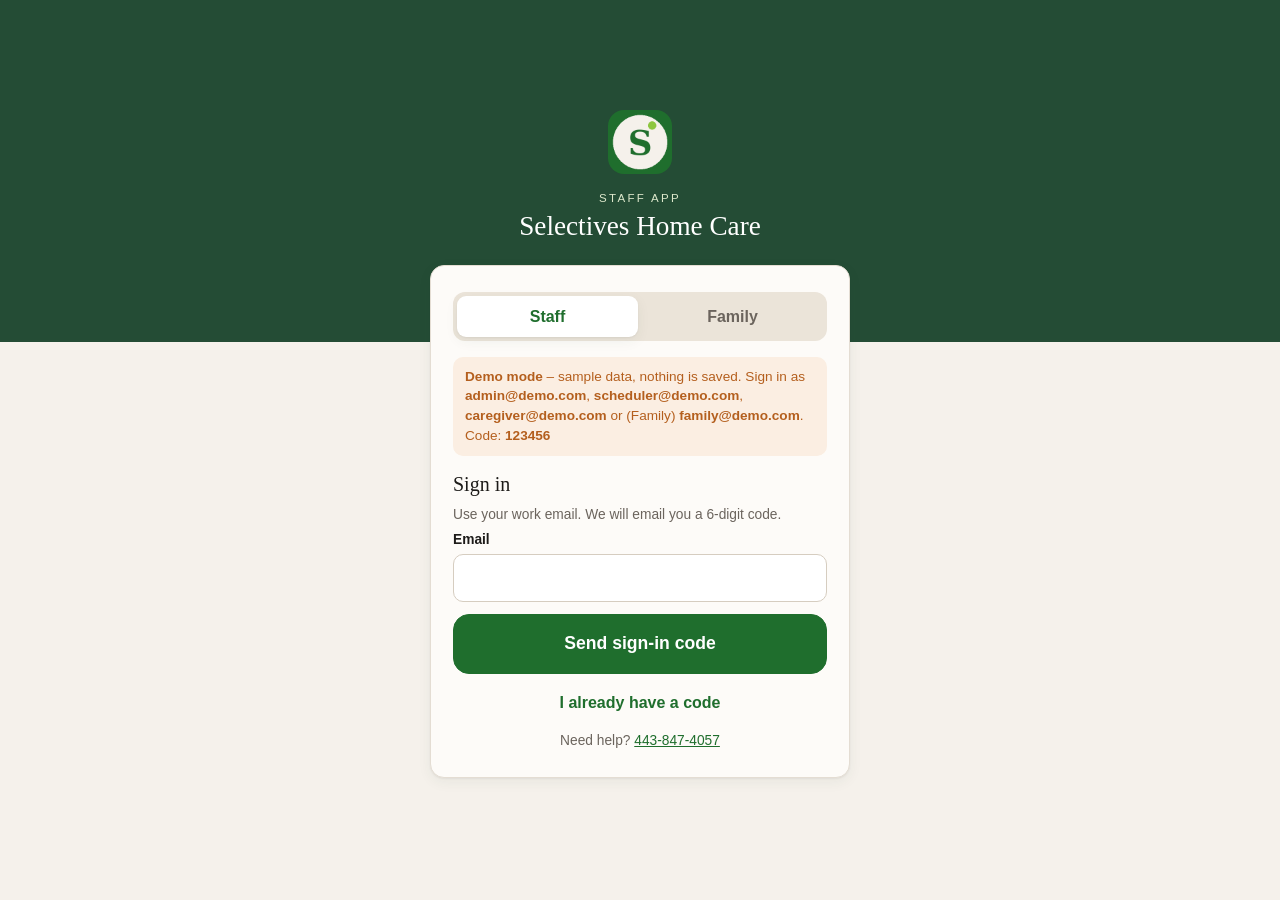
==== selectives-staff-app/index.html @ 820890be "Add files via upload" ====
<!doctype html>
<html lang="en">
<head>
  <meta charset="utf-8">
  <meta name="viewport" content="width=device-width, initial-scale=1, viewport-fit=cover">
  <title>Selectives Staff</title>
  <meta name="description" content="Selectives Home Care staff and family app">
  <meta name="robots" content="noindex, nofollow">
  <meta name="theme-color" content="#1f6e2d">
  <meta name="apple-mobile-web-app-capable" content="yes">
  <meta name="mobile-web-app-capable" content="yes">
  <meta name="apple-mobile-web-app-status-bar-style" content="default">
  <meta name="apple-mobile-web-app-title" content="Selectives">
  <link rel="manifest" href="manifest.json">
  <link rel="icon" href="icons/icon-192.png">
  <link rel="apple-touch-icon" href="icons/apple-touch-icon.png">
  <link rel="stylesheet" href="app.css">
</head>
<body>
  <div id="app">
    <div class="boot"><img src="icons/icon-192.png" alt="" width="72" height="72"><p>Loading…</p></div>
  </div>
  <div id="toast" role="status" aria-live="polite"></div>
  <dialog id="modal"></dialog>
  <script src="config.js"></script>
  <script src="demo.js"></script>
  <script src="app.js"></script>
  <script src="admin.js"></script>
  <script>
    if ('serviceWorker' in navigator) {
      window.addEventListener('load', () => navigator.serviceWorker.register('sw.js').catch(() => {}));
    }
  </script>
</body>
</html>
---- selectives-staff-app/app.css ----
:root {
  --green: #1f6e2d; --green-dark: #244c35; --green-soft: #eaf4ea; --lime: #8dc63f;
  --cream: #f5f1eb; --paper: #fdfbf8; --line: #e4ddd3; --ink: #1d1b19; --muted: #6b645d;
  --amber: #b45f1e; --amber-soft: #fbeee2; --red: #b3261e; --red-soft: #fbe9e7; --blue: #2b5c8a; --blue-soft: #e6eef6;
  --radius: 14px; --shadow: 0 1px 2px rgba(0,0,0,.05), 0 4px 14px rgba(36,76,53,.06);
  --safe-b: env(safe-area-inset-bottom, 0px); --safe-t: env(safe-area-inset-top, 0px);
  font-family: -apple-system, BlinkMacSystemFont, "Segoe UI", Roboto, Arial, sans-serif;
}
* { box-sizing: border-box; }
html, body { margin: 0; background: var(--cream); color: var(--ink); -webkit-text-size-adjust: 100%; }
body { min-height: 100vh; font-size: 16px; line-height: 1.45; }
button, input, select, textarea { font: inherit; color: inherit; }
a { color: var(--green); }
svg { width: 1.2em; height: 1.2em; vertical-align: -.22em; flex: none; }
.date-tile svg { width: 26px; height: 26px; display: block; margin: 6px auto; }
h1, h2, h3 { font-family: Georgia, "Times New Roman", serif; font-weight: normal; margin: 0; }
h1 { font-size: 1.6rem; } h2 { font-size: 1.25rem; } h3 { font-size: 1.05rem; font-family: inherit; font-weight: 600; }
.boot { min-height: 100vh; display: grid; place-content: center; text-align: center; color: var(--muted); gap: 8px; }
.boot img { border-radius: 18px; margin: 0 auto; }

/* ---- shell ---- */
.topbar { position: sticky; top: 0; z-index: 20; background: var(--green-dark); color: #fff;
  padding: calc(10px + var(--safe-t)) 16px 10px; display: flex; align-items: center; gap: 10px; }
.topbar .title { flex: 1; min-width: 0; }
.topbar .title small { display: block; font-size: .72rem; letter-spacing: .14em; text-transform: uppercase; color: #dce7cb; }
.topbar .title strong { display: block; font-family: Georgia, serif; font-weight: normal; font-size: 1.15rem; white-space: nowrap; overflow: hidden; text-overflow: ellipsis; }
.icon-btn { position: relative; background: rgba(255,255,255,.12); border: 0; color: #fff; width: 40px; height: 40px; border-radius: 12px; display: grid; place-items: center; cursor: pointer; }
.icon-btn svg { width: 22px; height: 22px; }
.dot { position: absolute; top: 4px; right: 4px; min-width: 18px; height: 18px; padding: 0 5px; border-radius: 9px; background: var(--amber); color: #fff; font-size: .7rem; line-height: 18px; font-weight: 700; }
main { max-width: 820px; margin: 0 auto; padding: 16px 14px calc(96px + var(--safe-b)); }
main.wide { max-width: 1100px; }
.tabbar { position: fixed; bottom: 0; left: 0; right: 0; z-index: 20; background: var(--paper); border-top: 1px solid var(--line);
  display: flex; justify-content: space-around; padding: 6px 4px calc(6px + var(--safe-b)); }
.tabbar a { flex: 1; max-width: 120px; display: flex; flex-direction: column; align-items: center; gap: 2px; text-decoration: none; color: var(--muted); font-size: .72rem; padding: 4px 0; border-radius: 10px; }
.tabbar a svg { width: 24px; height: 24px; }
.tabbar a.on { color: var(--green); font-weight: 600; }
.tabbar a.on svg { stroke-width: 2.3; }
@media (min-width: 900px) {
  .tabbar { top: 0; bottom: 0; right: auto; width: 92px; flex-direction: column; justify-content: flex-start; padding-top: 84px; border-top: 0; border-right: 1px solid var(--line); }
  .tabbar a { flex: 0; padding: 10px 0; }
  .topbar, main { margin-left: 92px; }
  main { padding-bottom: 40px; }
  .topbar { padding-left: 24px; }
}

/* ---- blocks ---- */
.page-head { display: flex; align-items: flex-end; justify-content: space-between; gap: 12px; margin: 4px 2px 14px; flex-wrap: wrap; }
.page-head p { margin: 4px 0 0; color: var(--muted); font-size: .92rem; }
.card { background: var(--paper); border: 1px solid var(--line); border-radius: var(--radius); box-shadow: var(--shadow); padding: 16px; margin-bottom: 12px; }
.card.hero { background: var(--green-dark); color: #fff; border: 0; }
.card.hero .muted { color: #dce7cb; }
.card.tap { cursor: pointer; transition: transform .08s; }
.card.tap:active { transform: scale(.99); }
.card h3 + p, .card h2 + p { margin-top: 4px; }
.card p { margin: 6px 0; }
.row { display: flex; align-items: center; gap: 10px; flex-wrap: wrap; }
.row.between { justify-content: space-between; }
.stack > * + * { margin-top: 10px; }
.muted { color: var(--muted); }
.small { font-size: .86rem; }
.mono { font-family: ui-monospace, Menlo, monospace; font-size: .85rem; }
.grid { display: grid; gap: 10px; grid-template-columns: repeat(auto-fill, minmax(150px, 1fr)); }
.stat { background: var(--paper); border: 1px solid var(--line); border-radius: var(--radius); padding: 14px; text-decoration: none; color: inherit; display: block; }
.stat b { display: block; font-family: Georgia, serif; font-weight: normal; font-size: 2rem; color: var(--green-dark); line-height: 1.1; }
.stat span { font-size: .84rem; color: var(--muted); }
.stat.alert b { color: var(--amber); }
.section-title { margin: 22px 2px 10px; font-size: .78rem; letter-spacing: .14em; text-transform: uppercase; color: var(--muted); font-weight: 600; }
.empty { text-align: center; padding: 28px 16px; color: var(--muted); }
.kv { display: grid; grid-template-columns: max-content 1fr; gap: 6px 14px; font-size: .94rem; }
.kv dt { color: var(--muted); } .kv dd { margin: 0; word-break: break-word; }
.big-time { font-family: Georgia, serif; font-size: 2.2rem; line-height: 1.1; }
.menu-list a { display: flex; align-items: center; gap: 12px; padding: 14px 16px; text-decoration: none; color: var(--ink); border-bottom: 1px solid var(--line); }
.menu-list a:last-child { border-bottom: 0; }
.menu-list a svg { width: 22px; height: 22px; color: var(--green); flex: none; }
.menu-list a span { flex: 1; }
.menu-list a em { font-style: normal; background: var(--amber); color: #fff; border-radius: 10px; padding: 0 8px; font-size: .75rem; font-weight: 700; }
.menu-list.card { padding: 0; overflow: hidden; }

/* ---- badges ---- */
.badge { display: inline-block; font-size: .72rem; font-weight: 700; letter-spacing: .04em; padding: 3px 8px; border-radius: 999px; background: var(--line); color: var(--ink); white-space: nowrap; }
.b-green { background: var(--green-soft); color: var(--green); }
.b-amber { background: var(--amber-soft); color: var(--amber); }
.b-red { background: var(--red-soft); color: var(--red); }
.b-blue { background: var(--blue-soft); color: var(--blue); }

/* ---- buttons ---- */
.btn { display: inline-flex; align-items: center; justify-content: center; gap: 8px; border: 1px solid var(--line); background: var(--paper); color: var(--ink);
  padding: 10px 16px; border-radius: 12px; font-weight: 600; cursor: pointer; text-decoration: none; min-height: 44px; }
.btn.primary { background: var(--green); border-color: var(--green); color: #fff; }
.btn.accent { background: var(--amber); border-color: var(--amber); color: #fff; }
.btn.danger { color: var(--red); border-color: #efc7c3; }
.btn.ghost { background: transparent; border-color: transparent; color: var(--green); }
.btn.block { width: 100%; }
.btn.xl { min-height: 60px; font-size: 1.1rem; border-radius: 16px; }
.btn.sm { min-height: 34px; padding: 6px 12px; font-size: .86rem; border-radius: 10px; }
.btn[disabled] { opacity: .55; cursor: not-allowed; }
.btn .spin { width: 18px; height: 18px; border: 2px solid currentColor; border-right-color: transparent; border-radius: 50%; animation: spin .7s linear infinite; }
@keyframes spin { to { transform: rotate(360deg); } }
.actions { display: flex; flex-wrap: wrap; gap: 8px; margin-top: 12px; }

/* ---- forms ---- */
label.f { display: block; margin-bottom: 12px; }
label.f > span { display: block; font-size: .86rem; font-weight: 600; margin-bottom: 4px; }
label.f > small { display: block; color: var(--muted); font-size: .8rem; margin-top: 3px; }
input[type=text], input[type=email], input[type=number], input[type=date], input[type=time], input[type=datetime-local], input[type=search], select, textarea {
  width: 100%; padding: 11px 12px; border: 1px solid #d6cdc0; border-radius: 10px; background: #fff; min-height: 44px; }
textarea { min-height: 90px; resize: vertical; }
input:focus, select:focus, textarea:focus { outline: 2px solid var(--lime); border-color: var(--green); }
.check { display: flex; align-items: center; gap: 10px; padding: 8px 0; }
.check input { width: 22px; height: 22px; accent-color: var(--green); }
.chips { display: flex; flex-wrap: wrap; gap: 8px; }
.chips label { display: inline-flex; align-items: center; gap: 6px; border: 1px solid var(--line); background: #fff; border-radius: 999px; padding: 8px 12px; cursor: pointer; font-size: .9rem; }
.chips input { accent-color: var(--green); }
.filters { display: grid; gap: 8px; grid-template-columns: repeat(auto-fit, minmax(140px, 1fr)); margin-bottom: 12px; }
.filters label.f { margin: 0; }
.code-input { font-size: 1.8rem !important; letter-spacing: .5em; text-align: center; font-family: ui-monospace, Menlo, monospace; }
.seg { display: flex; background: #ebe4d9; border-radius: 12px; padding: 4px; gap: 4px; margin-bottom: 16px; }
.seg button { flex: 1; border: 0; background: transparent; padding: 9px; border-radius: 9px; font-weight: 600; color: var(--muted); cursor: pointer; }
.seg button.on { background: #fff; color: var(--green); box-shadow: var(--shadow); }

/* ---- login ---- */
.login { min-height: 100vh; display: grid; place-items: center; padding: 20px; background: linear-gradient(180deg, var(--green-dark) 0 38%, var(--cream) 38%); }
.login .card { width: 100%; max-width: 420px; padding: 26px 22px; }
.login .brand { text-align: center; color: #fff; margin-bottom: 18px; }
.login .brand img { width: 64px; height: 64px; border-radius: 16px; }
.login .brand small { display: block; letter-spacing: .2em; text-transform: uppercase; font-size: .72rem; color: #dce7cb; margin-top: 10px; }
.login .brand h1 { color: #fff; font-size: 1.7rem; }
.demo-note { background: var(--amber-soft); color: var(--amber); border-radius: 10px; padding: 10px 12px; font-size: .85rem; margin-bottom: 14px; }

/* ---- list rows ---- */
.list { background: var(--paper); border: 1px solid var(--line); border-radius: var(--radius); overflow: hidden; box-shadow: var(--shadow); margin-bottom: 12px; }
.list .item { padding: 13px 16px; border-bottom: 1px solid var(--line); display: flex; gap: 12px; align-items: center; }
.list .item:last-child { border-bottom: 0; }
.list .item.tap { cursor: pointer; }
.list .item.tap:hover { background: #faf6f0; }
.list .item .body { flex: 1; min-width: 0; }
.list .item .body b { display: block; font-weight: 600; }
.list .item .body span { display: block; color: var(--muted); font-size: .88rem; overflow: hidden; text-overflow: ellipsis; }
.list .item.unread { background: #f3f8ef; }
.date-tile { flex: none; width: 52px; text-align: center; border-radius: 12px; background: var(--green-soft); color: var(--green-dark); padding: 6px 0; }
.date-tile small { display: block; font-size: .66rem; letter-spacing: .1em; text-transform: uppercase; }
.date-tile b { display: block; font-family: Georgia, serif; font-weight: normal; font-size: 1.35rem; line-height: 1.1; }

/* ---- table (management, wide screens) ---- */
.table-wrap { overflow-x: auto; background: var(--paper); border: 1px solid var(--line); border-radius: var(--radius); margin-bottom: 12px; }
table { border-collapse: collapse; width: 100%; font-size: .9rem; }
th, td { text-align: left; padding: 10px 12px; border-bottom: 1px solid var(--line); vertical-align: top; }
th { font-size: .74rem; letter-spacing: .08em; text-transform: uppercase; color: var(--muted); background: #faf6f0; white-space: nowrap; }
tr:last-child td { border-bottom: 0; }

/* ---- modal / toast ---- */
dialog#modal { border: 0; padding: 0; border-radius: 18px; width: min(560px, calc(100vw - 20px)); max-height: calc(100vh - 40px); background: var(--paper); color: var(--ink); box-shadow: 0 20px 60px rgba(0,0,0,.25); }
dialog#modal::backdrop { background: rgba(29,27,25,.45); }
.modal-head { padding: 16px 18px 6px; display: flex; justify-content: space-between; align-items: center; gap: 10px; }
.modal-body { padding: 8px 18px 4px; overflow-y: auto; max-height: calc(100vh - 190px); }
.modal-foot { padding: 12px 18px 18px; display: flex; gap: 8px; justify-content: flex-end; flex-wrap: wrap; }
.modal-head .x { background: none; border: 0; font-size: 1.6rem; line-height: 1; cursor: pointer; color: var(--muted); }
.form-error { background: var(--red-soft); color: var(--red); padding: 10px 12px; border-radius: 10px; margin-bottom: 12px; font-size: .9rem; }
.notice { padding: 12px 14px; border-radius: 12px; margin: 10px 0; font-size: .93rem; }
.notice.ok { background: var(--green-soft); color: var(--green-dark); }
.notice.warn { background: var(--amber-soft); color: #7a3f12; }
.notice.bad { background: var(--red-soft); color: var(--red); }
#toast { position: fixed; left: 50%; bottom: calc(86px + var(--safe-b)); transform: translateX(-50%) translateY(20px); opacity: 0; pointer-events: none; z-index: 60;
  background: var(--ink); color: #fff; padding: 11px 18px; border-radius: 12px; font-size: .92rem; transition: .25s; max-width: calc(100vw - 30px); }
#toast.show { opacity: 1; transform: translateX(-50%) translateY(0); }
#toast.err { background: var(--red); }
.loading { padding: 40px 0; text-align: center; color: var(--muted); }
.loading::before { content: ""; display: block; width: 28px; height: 28px; margin: 0 auto 10px; border: 3px solid var(--line); border-top-color: var(--green); border-radius: 50%; animation: spin .8s linear infinite; }
.install-hint { background: var(--blue-soft); color: var(--blue); border-radius: 12px; padding: 12px 14px; font-size: .9rem; margin-bottom: 12px; display: flex; gap: 10px; align-items: center; }
.install-hint .btn { margin-left: auto; }
.map-preview { width: 100%; border-radius: 12px; border: 1px solid var(--line); }
pre.json { white-space: pre-wrap; word-break: break-word; background: #faf6f0; border-radius: 10px; padding: 10px; font-size: .8rem; max-height: 240px; overflow: auto; }
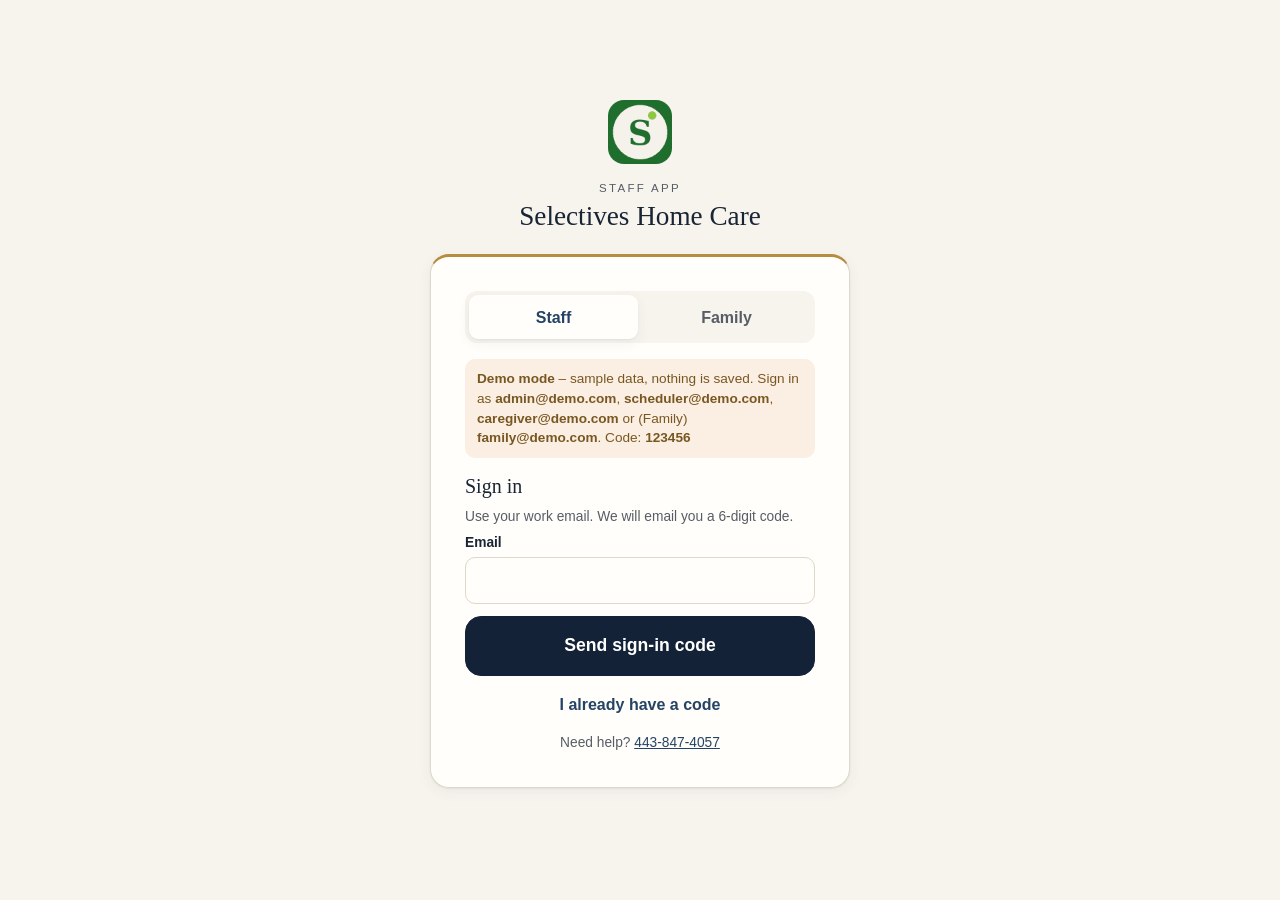
==== commit a9770e38: "Publish Selectives staff app 2.0 demo" ====
--- a/selectives-staff-app/index.html
+++ b/selectives-staff-app/index.html
@@ -6,7 +6,7 @@
   <title>Selectives Staff</title>
   <meta name="description" content="Selectives Home Care staff and family app">
   <meta name="robots" content="noindex, nofollow">
-  <meta name="theme-color" content="#1f6e2d">
+  <meta name="theme-color" content="#142238">
   <meta name="apple-mobile-web-app-capable" content="yes">
   <meta name="mobile-web-app-capable" content="yes">
   <meta name="apple-mobile-web-app-status-bar-style" content="default">
@@ -23,13 +23,6 @@
   <div id="toast" role="status" aria-live="polite"></div>
   <dialog id="modal"></dialog>
   <script src="config.js"></script>
-  <script src="demo.js"></script>
-  <script src="app.js"></script>
-  <script src="admin.js"></script>
-  <script>
-    if ('serviceWorker' in navigator) {
-      window.addEventListener('load', () => navigator.serviceWorker.register('sw.js').catch(() => {}));
-    }
-  </script>
+  <script src="app.js" defer></script>
 </body>
 </html>
--- a/selectives-staff-app/app.css
+++ b/selectives-staff-app/app.css
@@ -1,8 +1,8 @@
 :root {
-  --green: #1f6e2d; --green-dark: #244c35; --green-soft: #eaf4ea; --lime: #8dc63f;
-  --cream: #f5f1eb; --paper: #fdfbf8; --line: #e4ddd3; --ink: #1d1b19; --muted: #6b645d;
-  --amber: #b45f1e; --amber-soft: #fbeee2; --red: #b3261e; --red-soft: #fbe9e7; --blue: #2b5c8a; --blue-soft: #e6eef6;
-  --radius: 14px; --shadow: 0 1px 2px rgba(0,0,0,.05), 0 4px 14px rgba(36,76,53,.06);
+  --green: #254364; --green-dark: #142238; --green-soft: #eaf0f7; --lime: #c9ac76;
+  --cream: #f7f4ee; --paper: #fffefa; --line: #ded7ca; --ink: #192434; --muted: #575c66;
+  --amber: #795722; --amber-soft: #fbeee2; --red: #b3261e; --red-soft: #fbe9e7; --blue: #2b5c8a; --blue-soft: #e6eef6;
+  --radius: 19px; --shadow: 0 1px 2px rgba(0,0,0,.05), 0 4px 14px rgba(36,76,53,.06);
   --safe-b: env(safe-area-inset-bottom, 0px); --safe-t: env(safe-area-inset-top, 0px);
   font-family: -apple-system, BlinkMacSystemFont, "Segoe UI", Roboto, Arial, sans-serif;
 }
@@ -22,7 +22,7 @@
 .topbar { position: sticky; top: 0; z-index: 20; background: var(--green-dark); color: #fff;
   padding: calc(10px + var(--safe-t)) 16px 10px; display: flex; align-items: center; gap: 10px; }
 .topbar .title { flex: 1; min-width: 0; }
-.topbar .title small { display: block; font-size: .72rem; letter-spacing: .14em; text-transform: uppercase; color: #dce7cb; }
+.topbar .title small { display: block; font-size: .72rem; letter-spacing: .14em; text-transform: uppercase; color: #e2d1af; }
 .topbar .title strong { display: block; font-family: Georgia, serif; font-weight: normal; font-size: 1.15rem; white-space: nowrap; overflow: hidden; text-overflow: ellipsis; }
 .icon-btn { position: relative; background: rgba(255,255,255,.12); border: 0; color: #fff; width: 40px; height: 40px; border-radius: 12px; display: grid; place-items: center; cursor: pointer; }
 .icon-btn svg { width: 22px; height: 22px; }
@@ -48,7 +48,7 @@
 .page-head p { margin: 4px 0 0; color: var(--muted); font-size: .92rem; }
 .card { background: var(--paper); border: 1px solid var(--line); border-radius: var(--radius); box-shadow: var(--shadow); padding: 16px; margin-bottom: 12px; }
 .card.hero { background: var(--green-dark); color: #fff; border: 0; }
-.card.hero .muted { color: #dce7cb; }
+.card.hero .muted { color: #e2d1af; }
 .card.tap { cursor: pointer; transition: transform .08s; }
 .card.tap:active { transform: scale(.99); }
 .card h3 + p, .card h2 + p { margin-top: 4px; }
@@ -103,28 +103,28 @@
 label.f > span { display: block; font-size: .86rem; font-weight: 600; margin-bottom: 4px; }
 label.f > small { display: block; color: var(--muted); font-size: .8rem; margin-top: 3px; }
 input[type=text], input[type=email], input[type=number], input[type=date], input[type=time], input[type=datetime-local], input[type=search], select, textarea {
-  width: 100%; padding: 11px 12px; border: 1px solid #d6cdc0; border-radius: 10px; background: #fff; min-height: 44px; }
+  width: 100%; padding: 11px 12px; border: 1px solid var(--line); border-radius: 10px; background: var(--paper); min-height: 44px; }
 textarea { min-height: 90px; resize: vertical; }
 input:focus, select:focus, textarea:focus { outline: 2px solid var(--lime); border-color: var(--green); }
 .check { display: flex; align-items: center; gap: 10px; padding: 8px 0; }
 .check input { width: 22px; height: 22px; accent-color: var(--green); }
 .chips { display: flex; flex-wrap: wrap; gap: 8px; }
-.chips label { display: inline-flex; align-items: center; gap: 6px; border: 1px solid var(--line); background: #fff; border-radius: 999px; padding: 8px 12px; cursor: pointer; font-size: .9rem; }
+.chips label { display: inline-flex; align-items: center; gap: 6px; border: 1px solid var(--line); background: var(--paper); border-radius: 999px; padding: 8px 12px; cursor: pointer; font-size: .9rem; }
 .chips input { accent-color: var(--green); }
 .filters { display: grid; gap: 8px; grid-template-columns: repeat(auto-fit, minmax(140px, 1fr)); margin-bottom: 12px; }
 .filters label.f { margin: 0; }
 .code-input { font-size: 1.8rem !important; letter-spacing: .5em; text-align: center; font-family: ui-monospace, Menlo, monospace; }
-.seg { display: flex; background: #ebe4d9; border-radius: 12px; padding: 4px; gap: 4px; margin-bottom: 16px; }
+.seg { display: flex; background: var(--cream); border-radius: 12px; padding: 4px; gap: 4px; margin-bottom: 16px; }
 .seg button { flex: 1; border: 0; background: transparent; padding: 9px; border-radius: 9px; font-weight: 600; color: var(--muted); cursor: pointer; }
-.seg button.on { background: #fff; color: var(--green); box-shadow: var(--shadow); }
+.seg button.on { background: var(--paper); color: var(--green); box-shadow: var(--shadow); }
 
 /* ---- login ---- */
-.login { min-height: 100vh; display: grid; place-items: center; padding: 20px; background: linear-gradient(180deg, var(--green-dark) 0 38%, var(--cream) 38%); }
+.login { min-height: 100vh; display: grid; place-items: center; padding: 20px; background: var(--cream); }
 .login .card { width: 100%; max-width: 420px; padding: 26px 22px; }
-.login .brand { text-align: center; color: #fff; margin-bottom: 18px; }
+.login .brand { text-align: center; color: var(--ink); margin-bottom: 18px; }
 .login .brand img { width: 64px; height: 64px; border-radius: 16px; }
-.login .brand small { display: block; letter-spacing: .2em; text-transform: uppercase; font-size: .72rem; color: #dce7cb; margin-top: 10px; }
-.login .brand h1 { color: #fff; font-size: 1.7rem; }
+.login .brand small { display: block; letter-spacing: .2em; text-transform: uppercase; font-size: .72rem; color: var(--muted); margin-top: 10px; }
+.login .brand h1 { color: var(--ink); font-size: 1.7rem; }
 .demo-note { background: var(--amber-soft); color: var(--amber); border-radius: 10px; padding: 10px 12px; font-size: .85rem; margin-bottom: 14px; }
 
 /* ---- list rows ---- */
@@ -132,11 +132,11 @@
 .list .item { padding: 13px 16px; border-bottom: 1px solid var(--line); display: flex; gap: 12px; align-items: center; }
 .list .item:last-child { border-bottom: 0; }
 .list .item.tap { cursor: pointer; }
-.list .item.tap:hover { background: #faf6f0; }
+.list .item.tap:hover { background: var(--cream); }
 .list .item .body { flex: 1; min-width: 0; }
 .list .item .body b { display: block; font-weight: 600; }
 .list .item .body span { display: block; color: var(--muted); font-size: .88rem; overflow: hidden; text-overflow: ellipsis; }
-.list .item.unread { background: #f3f8ef; }
+.list .item.unread { background: var(--green-soft); }
 .date-tile { flex: none; width: 52px; text-align: center; border-radius: 12px; background: var(--green-soft); color: var(--green-dark); padding: 6px 0; }
 .date-tile small { display: block; font-size: .66rem; letter-spacing: .1em; text-transform: uppercase; }
 .date-tile b { display: block; font-family: Georgia, serif; font-weight: normal; font-size: 1.35rem; line-height: 1.1; }
@@ -145,7 +145,7 @@
 .table-wrap { overflow-x: auto; background: var(--paper); border: 1px solid var(--line); border-radius: var(--radius); margin-bottom: 12px; }
 table { border-collapse: collapse; width: 100%; font-size: .9rem; }
 th, td { text-align: left; padding: 10px 12px; border-bottom: 1px solid var(--line); vertical-align: top; }
-th { font-size: .74rem; letter-spacing: .08em; text-transform: uppercase; color: var(--muted); background: #faf6f0; white-space: nowrap; }
+th { font-size: .74rem; letter-spacing: .08em; text-transform: uppercase; color: var(--muted); background: var(--cream); white-space: nowrap; }
 tr:last-child td { border-bottom: 0; }
 
 /* ---- modal / toast ---- */
@@ -158,10 +158,10 @@
 .form-error { background: var(--red-soft); color: var(--red); padding: 10px 12px; border-radius: 10px; margin-bottom: 12px; font-size: .9rem; }
 .notice { padding: 12px 14px; border-radius: 12px; margin: 10px 0; font-size: .93rem; }
 .notice.ok { background: var(--green-soft); color: var(--green-dark); }
-.notice.warn { background: var(--amber-soft); color: #7a3f12; }
+.notice.warn { background: var(--amber-soft); color: var(--amber); }
 .notice.bad { background: var(--red-soft); color: var(--red); }
 #toast { position: fixed; left: 50%; bottom: calc(86px + var(--safe-b)); transform: translateX(-50%) translateY(20px); opacity: 0; pointer-events: none; z-index: 60;
-  background: var(--ink); color: #fff; padding: 11px 18px; border-radius: 12px; font-size: .92rem; transition: .25s; max-width: calc(100vw - 30px); }
+  background: var(--green-dark); color: #fff; padding: 11px 18px; border-radius: 12px; font-size: .92rem; transition: .25s; max-width: calc(100vw - 30px); }
 #toast.show { opacity: 1; transform: translateX(-50%) translateY(0); }
 #toast.err { background: var(--red); }
 .loading { padding: 40px 0; text-align: center; color: var(--muted); }
@@ -169,4 +169,40 @@
 .install-hint { background: var(--blue-soft); color: var(--blue); border-radius: 12px; padding: 12px 14px; font-size: .9rem; margin-bottom: 12px; display: flex; gap: 10px; align-items: center; }
 .install-hint .btn { margin-left: auto; }
 .map-preview { width: 100%; border-radius: 12px; border: 1px solid var(--line); }
-pre.json { white-space: pre-wrap; word-break: break-word; background: #faf6f0; border-radius: 10px; padding: 10px; font-size: .8rem; max-height: 240px; overflow: auto; }
+pre.json { white-space: pre-wrap; word-break: break-word; background: var(--cream); border-radius: 10px; padding: 10px; font-size: .8rem; max-height: 240px; overflow: auto; }
+
+:root { color-scheme: light dark; }
+@media (prefers-color-scheme: dark) {
+  :root {
+    --green: #a8c8ee; --green-dark: #142238; --green-soft: #28394d;
+    --cream: #121922; --paper: #1c2633; --line: #455061;
+    --ink: #f4f0e7; --muted: #b9c1ce;
+    --amber: #f0ce92; --amber-soft: #49391f; --red: #ffb4aa; --red-soft: #4d2529;
+    --blue: #b6d4ff; --blue-soft: #293c55;
+    --shadow: 0 3px 12px rgba(0,0,0,.18);
+  }
+}
+:focus-visible { outline: 3px solid #b68c42; outline-offset: 3px; }
+main { min-width: 0; overflow-wrap: anywhere; }
+.topbar { border-bottom: 1px solid #b68c4260; }
+.topbar .title strong { font-size: 1.35rem; }
+.icon-btn, .modal-head .x { min-width: 44px; min-height: 44px; }
+.tabbar a { justify-content: center; min-width: 0; min-height: 48px; text-align: center; }
+.tabbar a.on { background: var(--green-soft); }
+.card.hero { padding: clamp(18px, 5vw, 36px); border: 1px solid #b68c4260; }
+.card.hero h2 { font-size: clamp(1.4rem, 4vw, 2.15rem); }
+.btn.accent { background: #e4c996; border-color: #e4c996; color: #142238; }
+.btn.primary, .dot, .menu-list a em { background: var(--green-dark); border-color: var(--green-dark); color: #fff; }
+.btn.sm, .seg button { min-height: 44px; }
+.stat b, .date-tile, .notice.ok { color: var(--green); }
+.login { min-height: 100svh; padding: max(20px, var(--safe-t)) 16px max(20px, var(--safe-b)); }
+.login .card { padding: clamp(20px, 5vw, 34px); border-top: 3px solid #b68c42; }
+.grid { grid-template-columns: repeat(auto-fit, minmax(min(100%, 150px), 1fr)); }
+.table-wrap { max-width: 100%; }
+dialog#modal { max-height: calc(100dvh - 32px); }
+.modal-body { max-height: max(100px, calc(100dvh - 190px)); }
+@media (prefers-reduced-motion: reduce) {
+  *, *::before, *::after { animation-duration: .01ms !important; transition-duration: .01ms !important; }
+}
+.dashboard-date { font-size: .85rem; }
+.page-head h1 { font-size: clamp(1.75rem, 5vw, 2.6rem); }
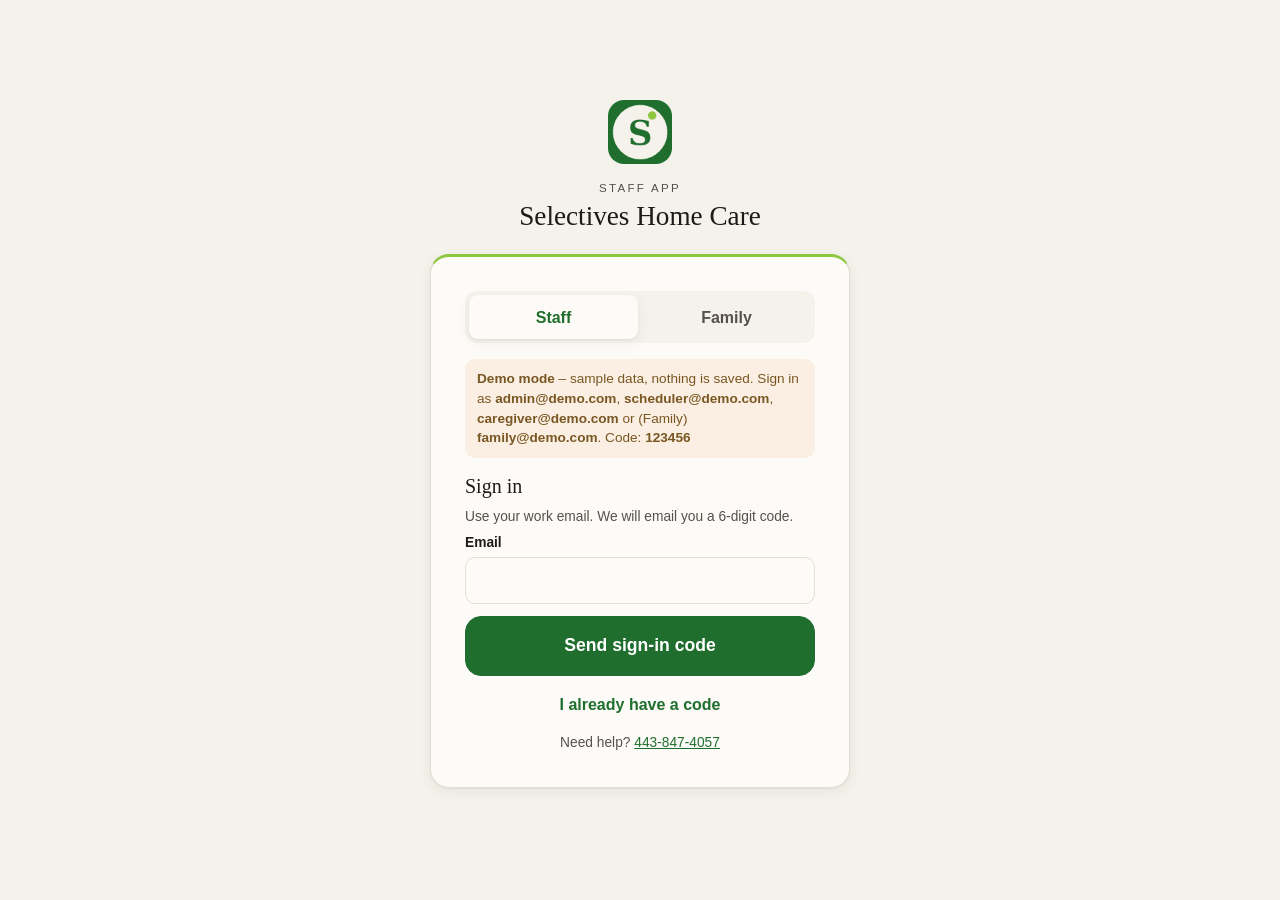
==== commit c44dfef0: "Apply Selectives website palette to staff demo" ====
--- a/selectives-staff-app/index.html
+++ b/selectives-staff-app/index.html
@@ -6,7 +6,7 @@
   <title>Selectives Staff</title>
   <meta name="description" content="Selectives Home Care staff and family app">
   <meta name="robots" content="noindex, nofollow">
-  <meta name="theme-color" content="#142238">
+  <meta name="theme-color" content="#1f6e2d">
   <meta name="apple-mobile-web-app-capable" content="yes">
   <meta name="mobile-web-app-capable" content="yes">
   <meta name="apple-mobile-web-app-status-bar-style" content="default">
--- a/selectives-staff-app/app.css
+++ b/selectives-staff-app/app.css
@@ -1,6 +1,6 @@
 :root {
-  --green: #254364; --green-dark: #142238; --green-soft: #eaf0f7; --lime: #c9ac76;
-  --cream: #f7f4ee; --paper: #fffefa; --line: #ded7ca; --ink: #192434; --muted: #575c66;
+  --green: #1f6e2d; --green-dark: #1f6e2d; --green-soft: #eaf4ea; --lime: #8dc63f;
+  --cream: #f5f1eb; --paper: #fdfbf8; --line: #e4ddd3; --ink: #1d1b19; --muted: #55504b;
   --amber: #795722; --amber-soft: #fbeee2; --red: #b3261e; --red-soft: #fbe9e7; --blue: #2b5c8a; --blue-soft: #e6eef6;
   --radius: 19px; --shadow: 0 1px 2px rgba(0,0,0,.05), 0 4px 14px rgba(36,76,53,.06);
   --safe-b: env(safe-area-inset-bottom, 0px); --safe-t: env(safe-area-inset-top, 0px);
@@ -22,7 +22,7 @@
 .topbar { position: sticky; top: 0; z-index: 20; background: var(--green-dark); color: #fff;
   padding: calc(10px + var(--safe-t)) 16px 10px; display: flex; align-items: center; gap: 10px; }
 .topbar .title { flex: 1; min-width: 0; }
-.topbar .title small { display: block; font-size: .72rem; letter-spacing: .14em; text-transform: uppercase; color: #e2d1af; }
+.topbar .title small { display: block; font-size: .72rem; letter-spacing: .14em; text-transform: uppercase; color: #eaf4ea; }
 .topbar .title strong { display: block; font-family: Georgia, serif; font-weight: normal; font-size: 1.15rem; white-space: nowrap; overflow: hidden; text-overflow: ellipsis; }
 .icon-btn { position: relative; background: rgba(255,255,255,.12); border: 0; color: #fff; width: 40px; height: 40px; border-radius: 12px; display: grid; place-items: center; cursor: pointer; }
 .icon-btn svg { width: 22px; height: 22px; }
@@ -48,7 +48,7 @@
 .page-head p { margin: 4px 0 0; color: var(--muted); font-size: .92rem; }
 .card { background: var(--paper); border: 1px solid var(--line); border-radius: var(--radius); box-shadow: var(--shadow); padding: 16px; margin-bottom: 12px; }
 .card.hero { background: var(--green-dark); color: #fff; border: 0; }
-.card.hero .muted { color: #e2d1af; }
+.card.hero .muted { color: #eaf4ea; }
 .card.tap { cursor: pointer; transition: transform .08s; }
 .card.tap:active { transform: scale(.99); }
 .card h3 + p, .card h2 + p { margin-top: 4px; }
@@ -105,7 +105,7 @@
 input[type=text], input[type=email], input[type=number], input[type=date], input[type=time], input[type=datetime-local], input[type=search], select, textarea {
   width: 100%; padding: 11px 12px; border: 1px solid var(--line); border-radius: 10px; background: var(--paper); min-height: 44px; }
 textarea { min-height: 90px; resize: vertical; }
-input:focus, select:focus, textarea:focus { outline: 2px solid var(--lime); border-color: var(--green); }
+input:focus, select:focus, textarea:focus { outline: 2px solid var(--green); border-color: var(--green); }
 .check { display: flex; align-items: center; gap: 10px; padding: 8px 0; }
 .check input { width: 22px; height: 22px; accent-color: var(--green); }
 .chips { display: flex; flex-wrap: wrap; gap: 8px; }
@@ -174,29 +174,29 @@
 :root { color-scheme: light dark; }
 @media (prefers-color-scheme: dark) {
   :root {
-    --green: #a8c8ee; --green-dark: #142238; --green-soft: #28394d;
-    --cream: #121922; --paper: #1c2633; --line: #455061;
+    --green: #9fdbab; --green-dark: #1f6e2d; --green-soft: #233b2a;
+    --cream: #171614; --paper: #211f1c; --line: #4d483f;
     --ink: #f4f0e7; --muted: #b9c1ce;
     --amber: #f0ce92; --amber-soft: #49391f; --red: #ffb4aa; --red-soft: #4d2529;
     --blue: #b6d4ff; --blue-soft: #293c55;
     --shadow: 0 3px 12px rgba(0,0,0,.18);
   }
 }
-:focus-visible { outline: 3px solid #b68c42; outline-offset: 3px; }
+:focus-visible { outline: 3px solid var(--green); outline-offset: 3px; }
 main { min-width: 0; overflow-wrap: anywhere; }
-.topbar { border-bottom: 1px solid #b68c4260; }
+.topbar { border-bottom: 1px solid #8dc63f80; }
 .topbar .title strong { font-size: 1.35rem; }
 .icon-btn, .modal-head .x { min-width: 44px; min-height: 44px; }
 .tabbar a { justify-content: center; min-width: 0; min-height: 48px; text-align: center; }
 .tabbar a.on { background: var(--green-soft); }
-.card.hero { padding: clamp(18px, 5vw, 36px); border: 1px solid #b68c4260; }
+.card.hero { padding: clamp(18px, 5vw, 36px); border: 1px solid #8dc63f80; }
 .card.hero h2 { font-size: clamp(1.4rem, 4vw, 2.15rem); }
-.btn.accent { background: #e4c996; border-color: #e4c996; color: #142238; }
+.btn.accent { background: #eaf4ea; border-color: #eaf4ea; color: #1f6e2d; }
 .btn.primary, .dot, .menu-list a em { background: var(--green-dark); border-color: var(--green-dark); color: #fff; }
 .btn.sm, .seg button { min-height: 44px; }
 .stat b, .date-tile, .notice.ok { color: var(--green); }
 .login { min-height: 100svh; padding: max(20px, var(--safe-t)) 16px max(20px, var(--safe-b)); }
-.login .card { padding: clamp(20px, 5vw, 34px); border-top: 3px solid #b68c42; }
+.login .card { padding: clamp(20px, 5vw, 34px); border-top: 3px solid var(--lime); }
 .grid { grid-template-columns: repeat(auto-fit, minmax(min(100%, 150px), 1fr)); }
 .table-wrap { max-width: 100%; }
 dialog#modal { max-height: calc(100dvh - 32px); }
